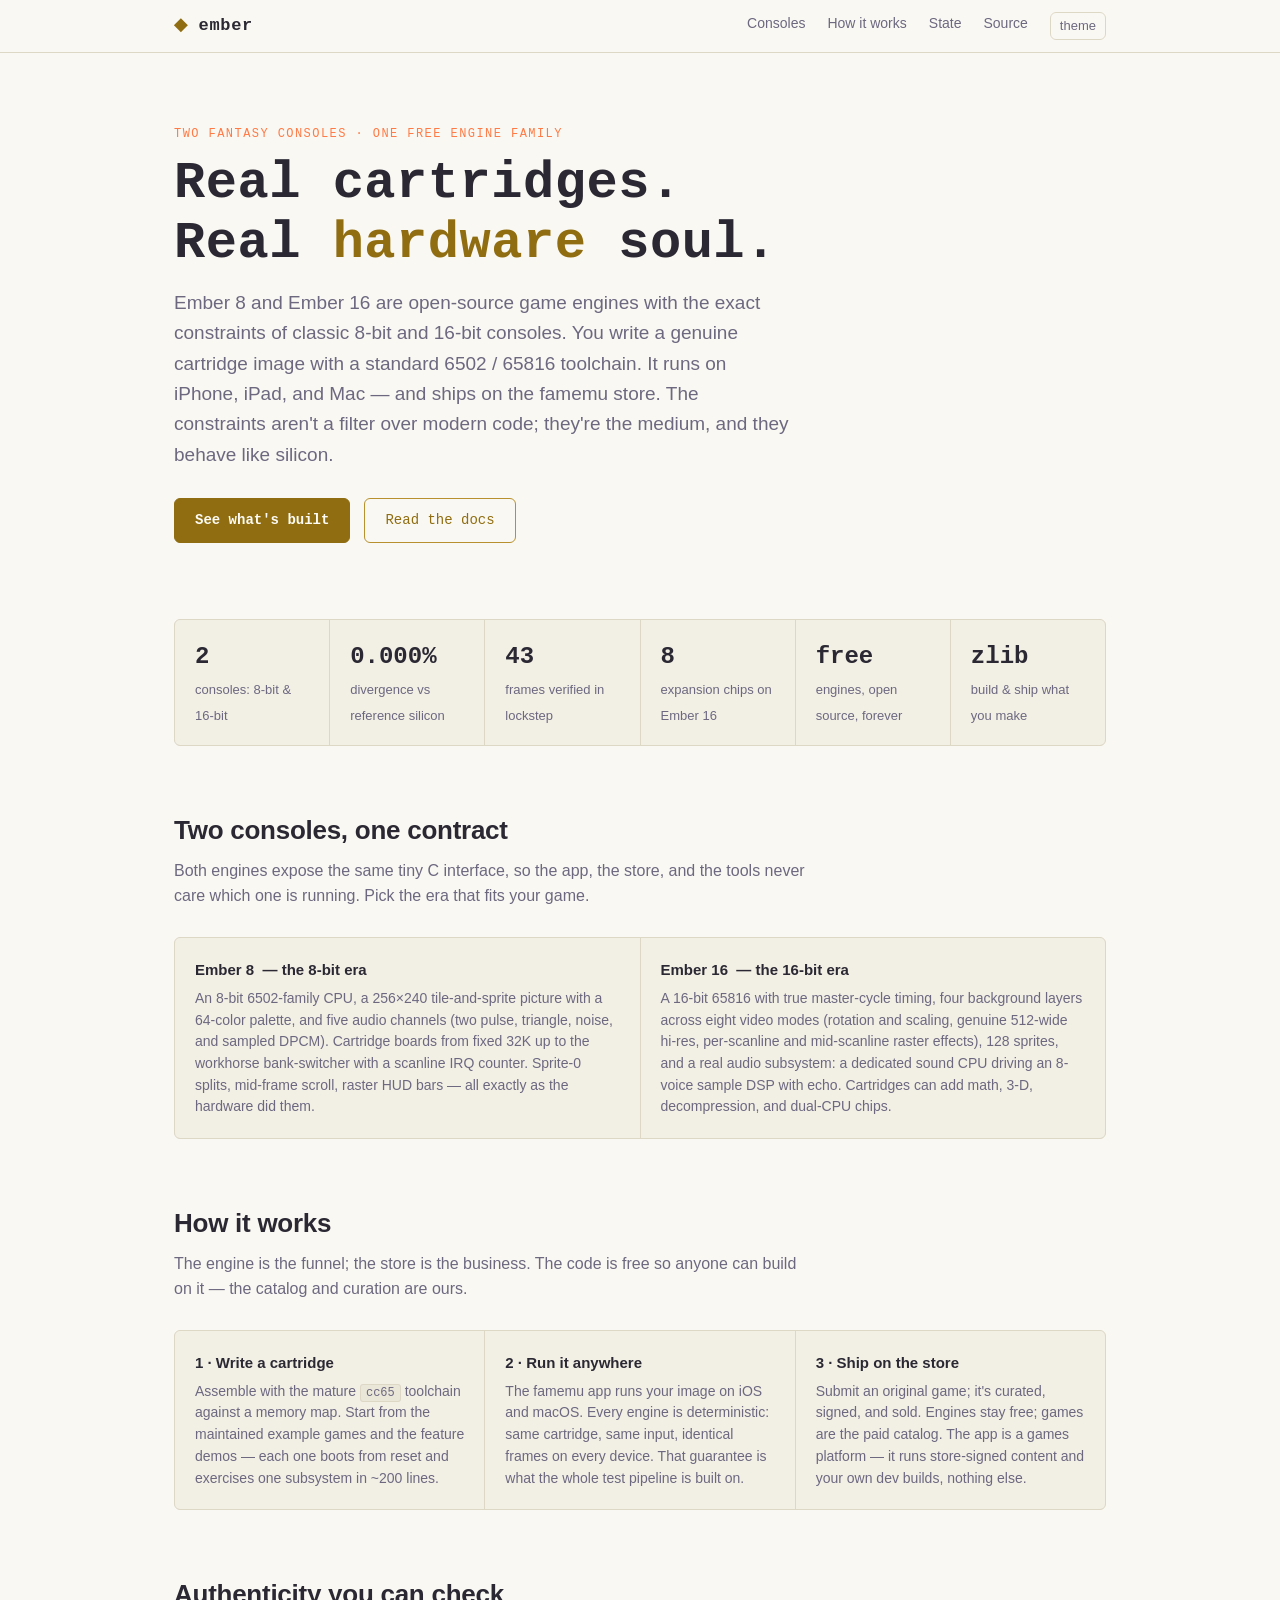
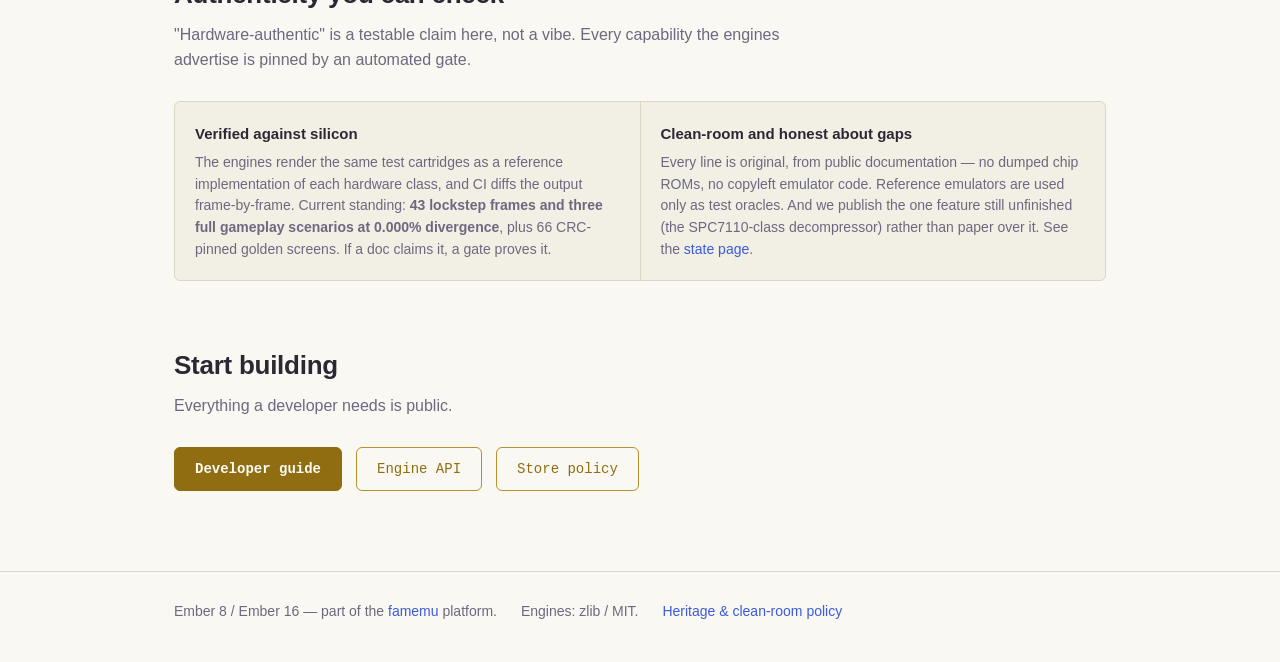
==== site/index.html @ f71501d0 "site: public Ember marketing + engine-state pages Two static pages in the house style (dark-default," ====
<!DOCTYPE html>
<html lang="en">
<head>
<meta charset="utf-8">
<meta name="viewport" content="width=device-width, initial-scale=1">
<title>Ember — fantasy consoles with real-hardware soul</title>
<meta name="description" content="Ember 8 and Ember 16 are free, open-source game engines with the exact constraints of classic 8-bit and 16-bit console hardware. Write a real cartridge with a standard toolchain; publish it on the famemu store.">
<link rel="canonical" href="https://ember.famemu.aulenor.com/">
<meta property="og:type" content="website">
<meta property="og:title" content="Ember — fantasy consoles with real-hardware soul">
<meta property="og:description" content="Free, open-source 8-bit and 16-bit game engines with hardware-authentic behavior, verified pixel-for-pixel. Write a cartridge; ship it on the famemu store.">
<meta property="og:url" content="https://ember.famemu.aulenor.com/">
<meta name="twitter:card" content="summary">
<link rel="stylesheet" href="style.css">
<script>
  const saved = localStorage.getItem("ember-theme");
  if (saved) document.documentElement.dataset.theme = saved;
</script>
<link rel="icon" href="data:image/svg+xml,<svg xmlns='http://www.w3.org/2000/svg' viewBox='0 0 16 16'><rect x='6' y='2' width='4' height='4' fill='%23ff7a45'/><rect x='4' y='6' width='8' height='8' fill='%23e8be3c'/><rect x='7' y='9' width='2' height='3' fill='%230e0d16'/></svg>">
</head>
<body>

<header class="site">
  <div class="wrap">
    <a class="brand" href="./"><span class="tip">◆</span> ember</a>
    <nav class="top">
      <a href="#consoles">Consoles</a>
      <a href="#how">How it works</a>
      <a href="state.html">State</a>
      <a href="https://github.com/alikatgh/famemu">Source</a>
      <button class="theme-toggle" id="themeToggle" aria-label="Toggle light/dark theme">theme</button>
    </nav>
  </div>
</header>

<div class="wrap">

  <div class="hero">
    <p class="kicker">Two fantasy consoles · one free engine family</p>
    <h1>Real cartridges.<br>Real <em>hardware</em> soul.</h1>
    <p class="sub">Ember 8 and Ember 16 are open-source game engines with the
    exact constraints of classic 8-bit and 16-bit consoles. You write a genuine
    cartridge image with a standard 6502 / 65816 toolchain. It runs on iPhone,
    iPad, and Mac — and ships on the famemu store. The constraints aren't a
    filter over modern code; they're the medium, and they behave like silicon.</p>
    <div class="cta">
      <a class="btn primary" href="state.html">See what's built</a>
      <a class="btn" href="https://github.com/alikatgh/famemu/tree/main/docs/engines">Read the docs</a>
    </div>
  </div>

  <div class="stats">
    <div class="stat"><b>2</b><span>consoles: 8-bit & 16-bit</span></div>
    <div class="stat"><b>0.000%</b><span>divergence vs reference silicon</span></div>
    <div class="stat"><b>43</b><span>frames verified in lockstep</span></div>
    <div class="stat"><b>8</b><span>expansion chips on Ember&nbsp;16</span></div>
    <div class="stat"><b>free</b><span>engines, open source, forever</span></div>
    <div class="stat"><b>zlib</b><span>build & ship what you make</span></div>
  </div>

  <section id="consoles">
    <h2>Two consoles, one contract</h2>
    <p class="lead">Both engines expose the same tiny C interface, so the app,
    the store, and the tools never care which one is running. Pick the era that
    fits your game.</p>

    <div class="grid tier2">
      <div class="cell">
        <h3>Ember 8 &nbsp;— the 8-bit era</h3>
        <p>An 8-bit 6502-family CPU, a 256×240 tile-and-sprite picture with a
        64-color palette, and five audio channels (two pulse, triangle, noise,
        and sampled DPCM). Cartridge boards from fixed 32K up to the workhorse
        bank-switcher with a scanline IRQ counter. Sprite-0 splits, mid-frame
        scroll, raster HUD bars — all exactly as the hardware did them.</p>
      </div>
      <div class="cell">
        <h3>Ember 16 &nbsp;— the 16-bit era</h3>
        <p>A 16-bit 65816 with true master-cycle timing, four background layers
        across eight video modes (rotation and scaling, genuine 512-wide hi-res,
        per-scanline and mid-scanline raster effects), 128 sprites, and a real
        audio subsystem: a dedicated sound CPU driving an 8-voice sample DSP with
        echo. Cartridges can add math, 3-D, decompression, and dual-CPU chips.</p>
      </div>
    </div>
  </section>

  <section id="how">
    <h2>How it works</h2>
    <p class="lead">The engine is the funnel; the store is the business. The
    code is free so anyone can build on it — the catalog and curation are ours.</p>

    <div class="grid">
      <div class="cell">
        <h3>1 · Write a cartridge</h3>
        <p>Assemble with the mature <code>cc65</code> toolchain against a memory
        map. Start from the maintained example games and the feature demos —
        each one boots from reset and exercises one subsystem in ~200 lines.</p>
      </div>
      <div class="cell">
        <h3>2 · Run it anywhere</h3>
        <p>The famemu app runs your image on iOS and macOS. Every engine is
        deterministic: same cartridge, same input, identical frames on every
        device. That guarantee is what the whole test pipeline is built on.</p>
      </div>
      <div class="cell">
        <h3>3 · Ship on the store</h3>
        <p>Submit an original game; it's curated, signed, and sold. Engines
        stay free; games are the paid catalog. The app is a games platform —
        it runs store-signed content and your own dev builds, nothing else.</p>
      </div>
    </div>
  </section>

  <section id="honest">
    <h2>Authenticity you can check</h2>
    <p class="lead">"Hardware-authentic" is a testable claim here, not a vibe.
    Every capability the engines advertise is pinned by an automated gate.</p>

    <div class="grid tier2">
      <div class="cell">
        <h3>Verified against silicon</h3>
        <p>The engines render the same test cartridges as a reference
        implementation of each hardware class, and CI diffs the output
        frame-by-frame. Current standing: <b>43 lockstep frames and three full
        gameplay scenarios at 0.000% divergence</b>, plus 66 CRC-pinned golden
        screens. If a doc claims it, a gate proves it.</p>
      </div>
      <div class="cell">
        <h3>Clean-room and honest about gaps</h3>
        <p>Every line is original, from public documentation — no dumped chip
        ROMs, no copyleft emulator code. Reference emulators are used only as
        test oracles. And we publish the one feature still unfinished (the
        SPC7110-class decompressor) rather than paper over it. See the
        <a href="state.html">state page</a>.</p>
      </div>
    </div>
  </section>

  <section id="start">
    <h2>Start building</h2>
    <p class="lead">Everything a developer needs is public.</p>
    <div class="cta">
      <a class="btn primary" href="https://github.com/alikatgh/famemu/blob/main/docs/engines/DEVELOPER_GUIDE.md">Developer guide</a>
      <a class="btn" href="https://github.com/alikatgh/famemu/blob/main/docs/engines/API.md">Engine API</a>
      <a class="btn" href="https://github.com/alikatgh/famemu/blob/main/docs/engines/STORE_POLICY.md">Store policy</a>
    </div>
  </section>

</div>

<footer class="site">
  <div class="wrap">
    <span>Ember 8 / Ember 16 — part of the <a href="https://github.com/alikatgh/famemu">famemu</a> platform.</span>
    <span>Engines: zlib / MIT.</span>
    <span><a href="https://github.com/alikatgh/famemu/blob/main/docs/engines/HERITAGE.md">Heritage & clean-room policy</a></span>
  </div>
</footer>

<script>
  const t = document.getElementById("themeToggle");
  t.addEventListener("click", () => {
    const cur = document.documentElement.dataset.theme
      || (matchMedia("(prefers-color-scheme: light)").matches ? "light" : "dark");
    const next = cur === "dark" ? "light" : "dark";
    document.documentElement.dataset.theme = next;
    localStorage.setItem("ember-theme", next);
  });
</script>

</body>
</html>
---- site/style.css ----
/* lantern site — shared styles.
   Follows ~/.claude/UI_DESIGN_RULES.md: hairline borders, no shadows,
   hierarchy via weight+size, tabular numbers, state never moves geometry. */

/* Dark is the default; light comes from the OS preference or the manual
   toggle (data-theme on <html>, persisted in localStorage). The explicit
   data-theme value always wins over the media query. */
:root {
  color-scheme: dark;
  --bg: #0e0d16;
  --bg2: #14131f;
  --bg3: #1a1928;
  --line: #262438;
  --text: #d6d3e4;
  --dim: #8b87a3;
  --gold: #e8be3c;
  --gold-dim: #a98a2e;
  --gold-hover: #f2cc55;
  --btn-text: #1a1508;
  --accent: #7d9cff;
  --str: #9ecf8a;
  --header-bg: rgba(14, 13, 22, 0.92);
  --frame-bg: #0d0d0f;
  --mono: ui-monospace, "SF Mono", SFMono-Regular, Menlo, Consolas, monospace;
  --sans: -apple-system, BlinkMacSystemFont, "Segoe UI", Roboto, sans-serif;
}
@media (prefers-color-scheme: light) {
  :root:not([data-theme="dark"]) {
    color-scheme: light;
    --bg: #faf8f2;
    --bg2: #f2efe5;
    --bg3: #eae6d8;
    --line: #ddd7c6;
    --text: #2b2833;
    --dim: #6d6880;
    --gold: #8f6d10;
    --gold-dim: #b8912e;
    --gold-hover: #a98219;
    --btn-text: #fdfbf5;
    --accent: #3b5bdb;
    --str: #3f7a33;
    --header-bg: rgba(250, 248, 242, 0.92);
    --frame-bg: #f2efe5;
  }
}
:root[data-theme="light"] {
  color-scheme: light;
  --bg: #faf8f2;
  --bg2: #f2efe5;
  --bg3: #eae6d8;
  --line: #ddd7c6;
  --text: #2b2833;
  --dim: #6d6880;
  --gold: #8f6d10;
  --gold-dim: #b8912e;
  --gold-hover: #a98219;
  --btn-text: #fdfbf5;
  --accent: #3b5bdb;
  --str: #3f7a33;
  --header-bg: rgba(250, 248, 242, 0.92);
  --frame-bg: #f2efe5;
}

* { margin: 0; padding: 0; box-sizing: border-box; }

html { scroll-behavior: smooth; }
h1, h2, h3, section[id] { scroll-margin-top: 68px; } /* clear sticky header */

body {
  background: var(--bg);
  color: var(--text);
  font-family: var(--sans);
  font-size: 16px;
  line-height: 1.6;
  -webkit-font-smoothing: antialiased;
}

.wrap { max-width: 980px; margin: 0 auto; padding: 0 24px; }

a { color: var(--accent); text-decoration: none; }
a:hover { text-decoration: underline; }

code, pre, .mono { font-family: var(--mono); }
code {
  background: var(--bg3);
  border: 1px solid var(--line);
  border-radius: 3px;
  padding: 1px 5px;
  font-size: 0.85em;
}

pre {
  background: var(--bg2);
  border: 1px solid var(--line);
  border-radius: 6px;
  padding: 16px 18px;
  overflow-x: auto;
  font-size: 13px;
  line-height: 1.55;
}
pre code { background: none; border: none; padding: 0; font-size: inherit; }
pre .c  { color: var(--dim); }              /* comments */
pre .k  { color: var(--gold); }             /* keywords / lt.* */
pre .s  { color: var(--str); }              /* strings */

.num, .stat b { font-variant-numeric: tabular-nums; }

/* ---- header / nav ---- */
header.site {
  border-bottom: 1px solid var(--line);
  position: sticky;
  top: 0;
  background: var(--header-bg);
  backdrop-filter: blur(6px);
  z-index: 10;
}
header.site .wrap {
  display: flex;
  align-items: baseline;
  gap: 28px;
  height: 52px;
  align-items: center;
}
.brand {
  font-family: var(--mono);
  font-weight: 700;
  font-size: 17px;
  color: var(--text);
  letter-spacing: 0.04em;
}
.brand:hover { text-decoration: none; }
.brand .tip { color: var(--gold); }
nav.top { display: flex; gap: 22px; margin-left: auto; }
nav.top a { color: var(--dim); font-size: 14px; }
nav.top a:hover { color: var(--text); text-decoration: none; }
nav.top a.active { color: var(--gold); }

/* ---- hero ---- */
.hero { padding: 72px 0 40px; }
.hero h1 {
  font-family: var(--mono);
  font-size: clamp(30px, 5.5vw, 52px);
  font-weight: 700;
  letter-spacing: 0.01em;
  line-height: 1.15;
}
.hero h1 em { font-style: normal; color: var(--gold); }
.hero p.sub {
  margin-top: 14px;
  font-size: 19px;
  color: var(--dim);
  max-width: 620px;
}
.cta { margin-top: 28px; display: flex; gap: 14px; flex-wrap: wrap; }
.btn {
  display: inline-block;
  font-family: var(--mono);
  font-size: 14px;
  padding: 10px 20px;
  border-radius: 6px;
  border: 1px solid var(--gold-dim);
  color: var(--gold);
}
.btn.primary { background: var(--gold); color: var(--btn-text); border-color: var(--gold); font-weight: 700; }
.btn:hover { text-decoration: none; border-color: var(--gold); }
.btn.primary:hover { background: var(--gold-hover); }

/* theme toggle: color-only state changes, geometry never moves */
.theme-toggle {
  background: none;
  border: 1px solid var(--line);
  border-radius: 6px;
  color: var(--dim);
  font: inherit;
  font-size: 13px;
  padding: 3px 9px;
  cursor: pointer;
}
.theme-toggle:hover { color: var(--text); border-color: var(--dim); }

/* ---- screenshots ---- */
.shot {
  width: 100%;
  height: auto;
  image-rendering: pixelated;
  border: 1px solid var(--line);
  border-radius: 6px;
  display: block;
}
figure { margin: 0; }
figcaption {
  font-size: 13px;
  color: var(--dim);
  margin-top: 8px;
  font-family: var(--mono);
}

.hero-shot { margin: 44px 0 0; }

/* ---- sections ---- */
section { padding: 56px 0 8px; }
section h2 {
  font-size: 26px;
  font-weight: 700;
  letter-spacing: -0.01em;
  margin-bottom: 6px;
}
section p.lead { color: var(--dim); max-width: 640px; margin-bottom: 28px; }

.cols { display: grid; grid-template-columns: 1fr 1fr; gap: 28px; align-items: center; }
@media (max-width: 760px) { .cols { grid-template-columns: 1fr; } }

/* ---- stats ---- */
.stats {
  display: grid;
  grid-template-columns: repeat(auto-fit, minmax(150px, 1fr));
  gap: 1px;                       /* hairline dividers via grid gap —      */
  background: var(--line);        /* no border-left rails (UI rules §2)    */
  border: 1px solid var(--line);
  border-radius: 6px;
  overflow: hidden;
  margin: 36px 0 8px;
}
.stat { padding: 18px 20px; background: var(--bg2); }
.stat b { display: block; font-size: 24px; font-weight: 700; font-family: var(--mono); }
.stat span { font-size: 13px; color: var(--dim); }

/* ---- feature grid ---- */
.grid { display: grid; grid-template-columns: repeat(3, 1fr); gap: 1px; background: var(--line); border: 1px solid var(--line); border-radius: 6px; overflow: hidden; margin-top: 28px; }
@media (max-width: 760px) { .grid { grid-template-columns: 1fr; } }
.cell { background: var(--bg2); padding: 20px; }
.cell h3 { font-size: 15px; font-weight: 700; margin-bottom: 6px; }
.cell p { font-size: 14px; color: var(--dim); line-height: 1.55; }
.cell code { font-size: 12px; }

/* ---- gallery ---- */
.gallery { display: grid; grid-template-columns: 1fr 1fr; gap: 20px; margin-top: 28px; }
@media (max-width: 760px) { .gallery { grid-template-columns: 1fr; } }

/* ---- footer ---- */
footer.site {
  margin-top: 72px;
  border-top: 1px solid var(--line);
  padding: 28px 0 40px;
  font-size: 14px;
  color: var(--dim);
}
footer.site .wrap { display: flex; gap: 24px; flex-wrap: wrap; }

/* ================= docs layout ================= */
.docs { display: grid; grid-template-columns: 230px 1fr; gap: 44px; padding-top: 36px; }
@media (max-width: 860px) { .docs { grid-template-columns: 1fr; } }

aside.toc {
  position: sticky;
  top: 76px;
  align-self: start;
  font-size: 14px;
  max-height: calc(100vh - 100px);
  overflow-y: auto;
}
@media (max-width: 860px) { aside.toc { position: static; max-height: none; } }
aside.toc h4 {
  font-size: 11px;
  text-transform: uppercase;
  letter-spacing: 0.08em;
  color: var(--dim);
  margin: 18px 0 6px;
  font-weight: 600;
}
aside.toc a { display: block; color: var(--dim); padding: 3px 0 3px 10px; }
aside.toc a:hover { color: var(--text); text-decoration: none; background: var(--bg2); }

main.doc { min-width: 0; padding-bottom: 80px; }
main.doc h1 { font-size: 32px; margin: 8px 0 4px; letter-spacing: -0.01em; }
main.doc h2 {
  font-size: 22px;
  margin: 48px 0 10px;
  padding-top: 18px;
  border-top: 1px solid var(--line);
}
main.doc h3 { font-size: 16px; margin: 28px 0 8px; font-family: var(--mono); color: var(--text); font-weight: 700; }
main.doc p { margin: 10px 0; max-width: 70ch; }
main.doc p.dim, main.doc li.dim { color: var(--dim); }
main.doc ul { margin: 10px 0 10px 22px; }
main.doc li { margin: 4px 0; max-width: 68ch; }
main.doc pre { margin: 14px 0; }

table.api { width: 100%; border-collapse: collapse; font-size: 14px; margin: 14px 0; }
table.api th {
  text-align: left;
  font-size: 11px;
  text-transform: uppercase;
  letter-spacing: 0.07em;
  color: var(--dim);
  font-weight: 600;
  padding: 8px 12px;
  border-bottom: 1px solid var(--line);
}
table.api td { padding: 8px 12px; border-bottom: 1px solid var(--line); vertical-align: top; }
table.api td:first-child { font-family: var(--mono); font-size: 13px; white-space: nowrap; color: var(--text); }
table.api td:last-child { color: var(--dim); }

.note {
  border: 1px solid var(--line);
  border-radius: 6px;
  background: var(--bg2);
  padding: 12px 16px;
  font-size: 14px;
  color: var(--dim);
  margin: 14px 0;
}
.note b { color: var(--gold); }

/* ================= Ember additions ================= */
/* Ember glow accent (warmer than the gold; used for "verified" marks). */
:root { --ember: #ff7a45; --ember-dim: #c85a30; --ok: #9ecf8a; --gap: #e8be3c; }
:root[data-theme="light"], @media (prefers-color-scheme: light) {
  :root:not([data-theme="dark"]) { --ember: #c2410c; --ember-dim: #9a3412; --ok: #3f7a33; --gap: #8f6d10; }
}

.tier2 { grid-template-columns: 1fr 1fr; }
@media (max-width: 760px) { .grid.tier2 { grid-template-columns: 1fr; } }

/* status pills — color only, geometry fixed (UI rules) */
.pill { font-family: var(--mono); font-size: 11px; padding: 1px 7px; border-radius: 999px;
        border: 1px solid var(--line); white-space: nowrap; }
.pill.ok  { color: var(--ok);  border-color: var(--ok); }
.pill.gap { color: var(--gap); border-color: var(--gap); }

/* verification matrix */
table.mtx { width: 100%; border-collapse: collapse; font-size: 14px; margin: 14px 0; }
table.mtx th { text-align: left; font-size: 11px; text-transform: uppercase; letter-spacing: 0.07em;
               color: var(--dim); font-weight: 600; padding: 9px 12px; border-bottom: 1px solid var(--line); }
table.mtx td { padding: 9px 12px; border-bottom: 1px solid var(--line); vertical-align: top; }
table.mtx td:first-child { font-weight: 600; color: var(--text); }
table.mtx td.g { font-family: var(--mono); font-size: 12px; color: var(--dim); }

.kicker { font-family: var(--mono); font-size: 12px; letter-spacing: 0.12em;
          text-transform: uppercase; color: var(--ember); margin-bottom: 10px; }
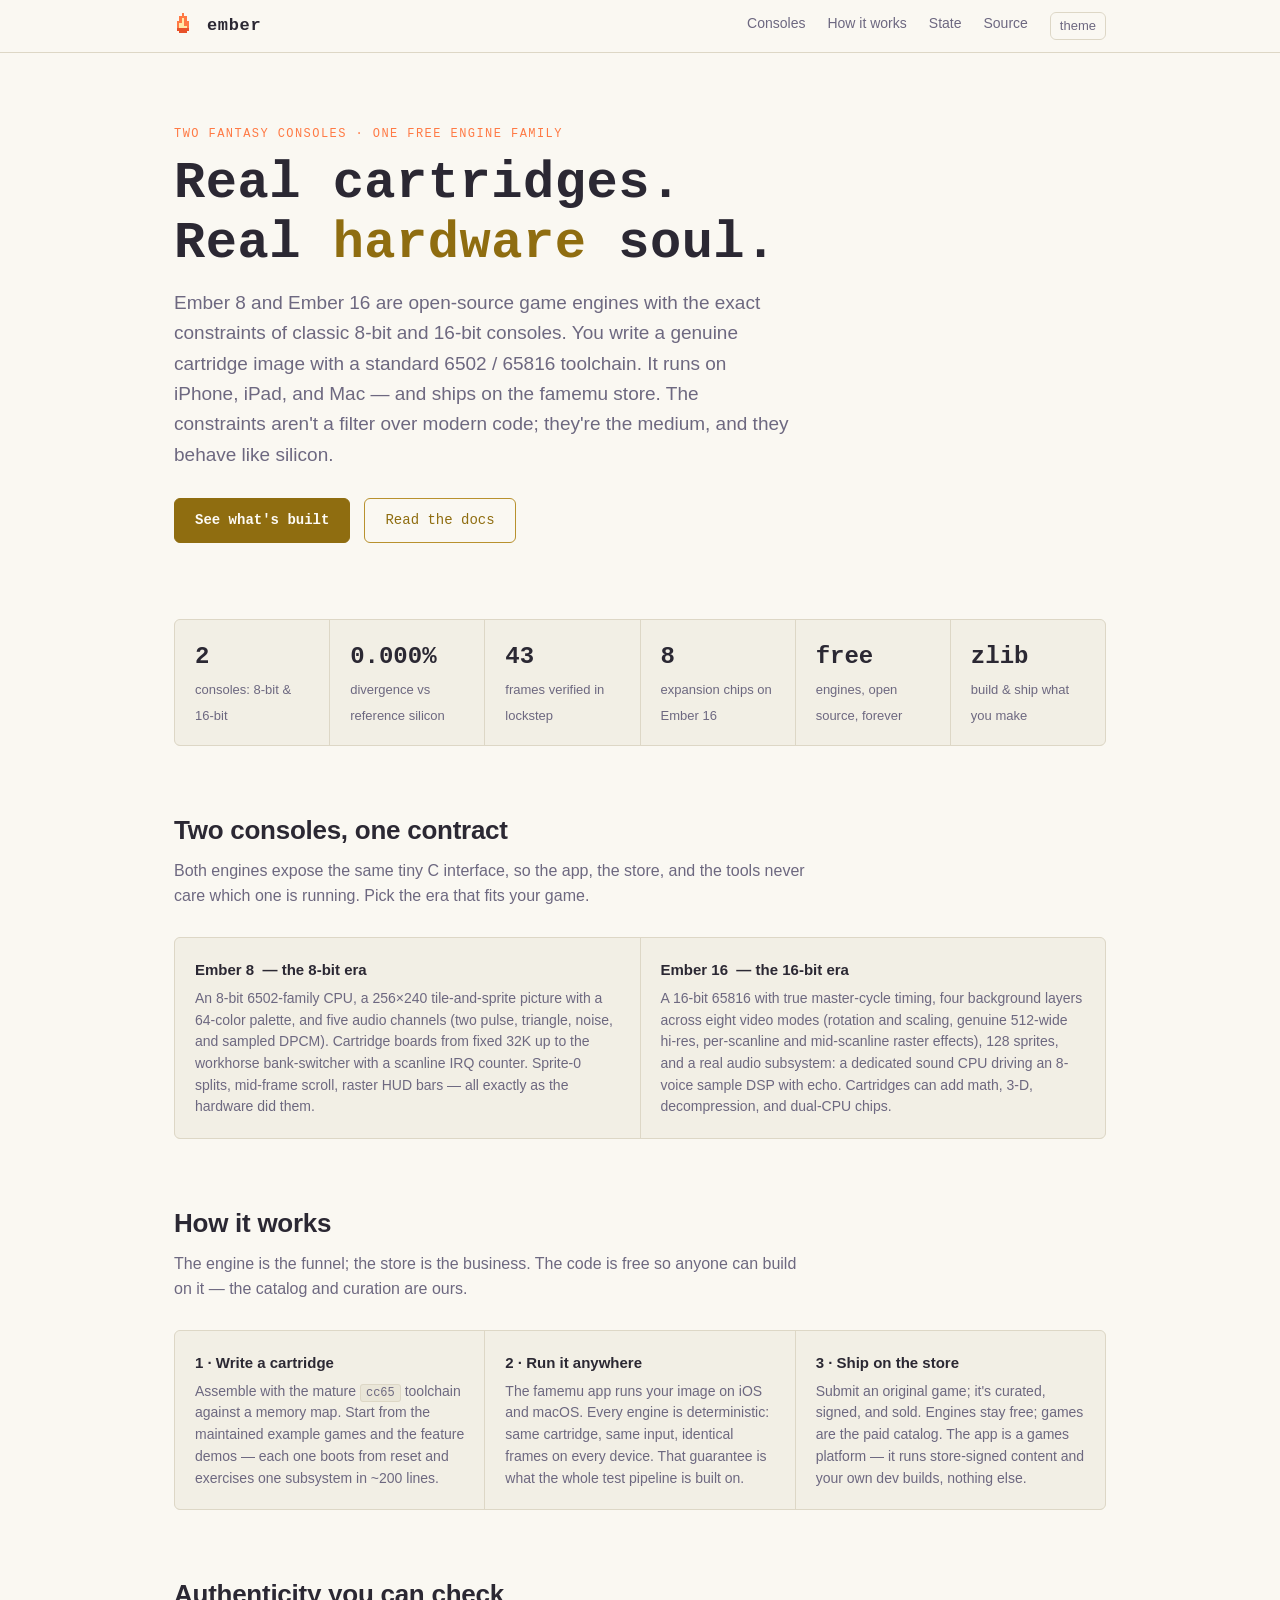
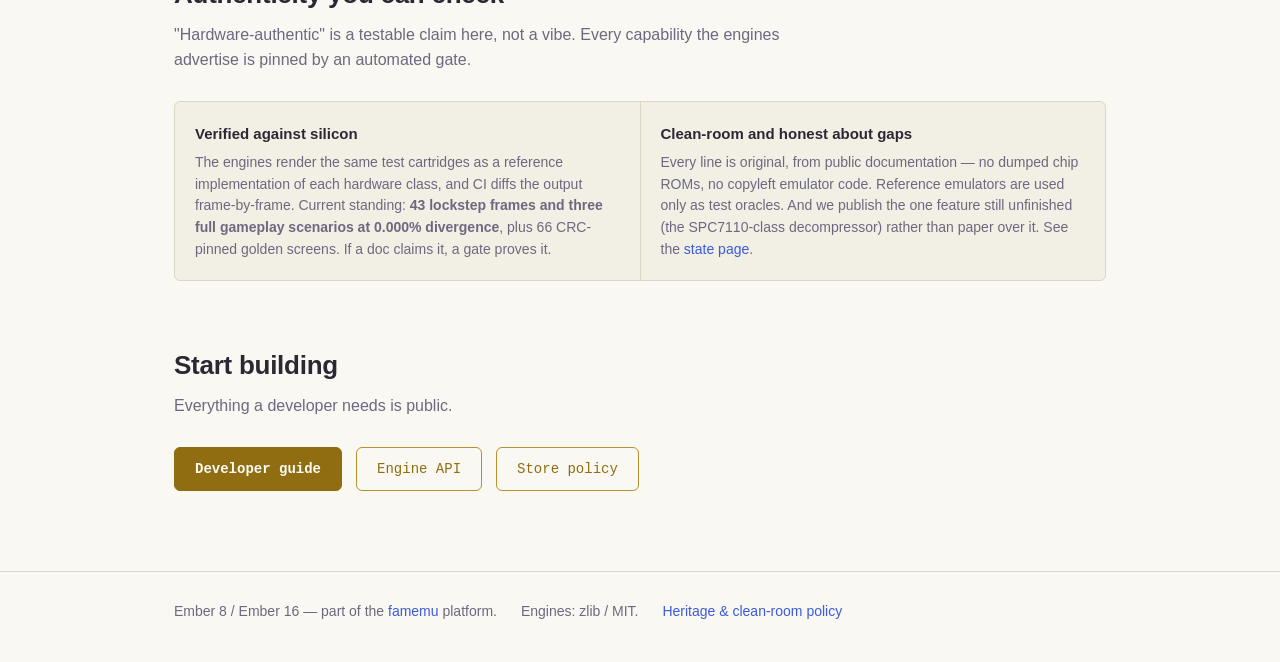
==== commit 877c57fe: "brand: hand-authored Ember logo marks (SVG) + wire into site Gemini's raster attempt was off-brief (" ====
--- a/site/index.html
+++ b/site/index.html
@@ -16,13 +16,13 @@
   const saved = localStorage.getItem("ember-theme");
   if (saved) document.documentElement.dataset.theme = saved;
 </script>
-<link rel="icon" href="data:image/svg+xml,<svg xmlns='http://www.w3.org/2000/svg' viewBox='0 0 16 16'><rect x='6' y='2' width='4' height='4' fill='%23ff7a45'/><rect x='4' y='6' width='8' height='8' fill='%23e8be3c'/><rect x='7' y='9' width='2' height='3' fill='%230e0d16'/></svg>">
+<link rel="icon" href="favicon.svg" type="image/svg+xml">
 </head>
 <body>
 
 <header class="site">
   <div class="wrap">
-    <a class="brand" href="./"><span class="tip">◆</span> ember</a>
+    <a class="brand" href="./"><img class="brandmark" src="favicon.svg" width="20" height="20" alt=""> ember</a>
     <nav class="top">
       <a href="#consoles">Consoles</a>
       <a href="#how">How it works</a>
--- a/site/style.css
+++ b/site/style.css
@@ -338,3 +338,7 @@
 
 .kicker { font-family: var(--mono); font-size: 12px; letter-spacing: 0.12em;
           text-transform: uppercase; color: var(--ember); margin-bottom: 10px; }
+
+/* brand mark in the header — pixel flame, aligned to the wordmark baseline */
+.brandmark { display: inline-block; vertical-align: -3px; margin-right: 2px;
+             image-rendering: pixelated; }
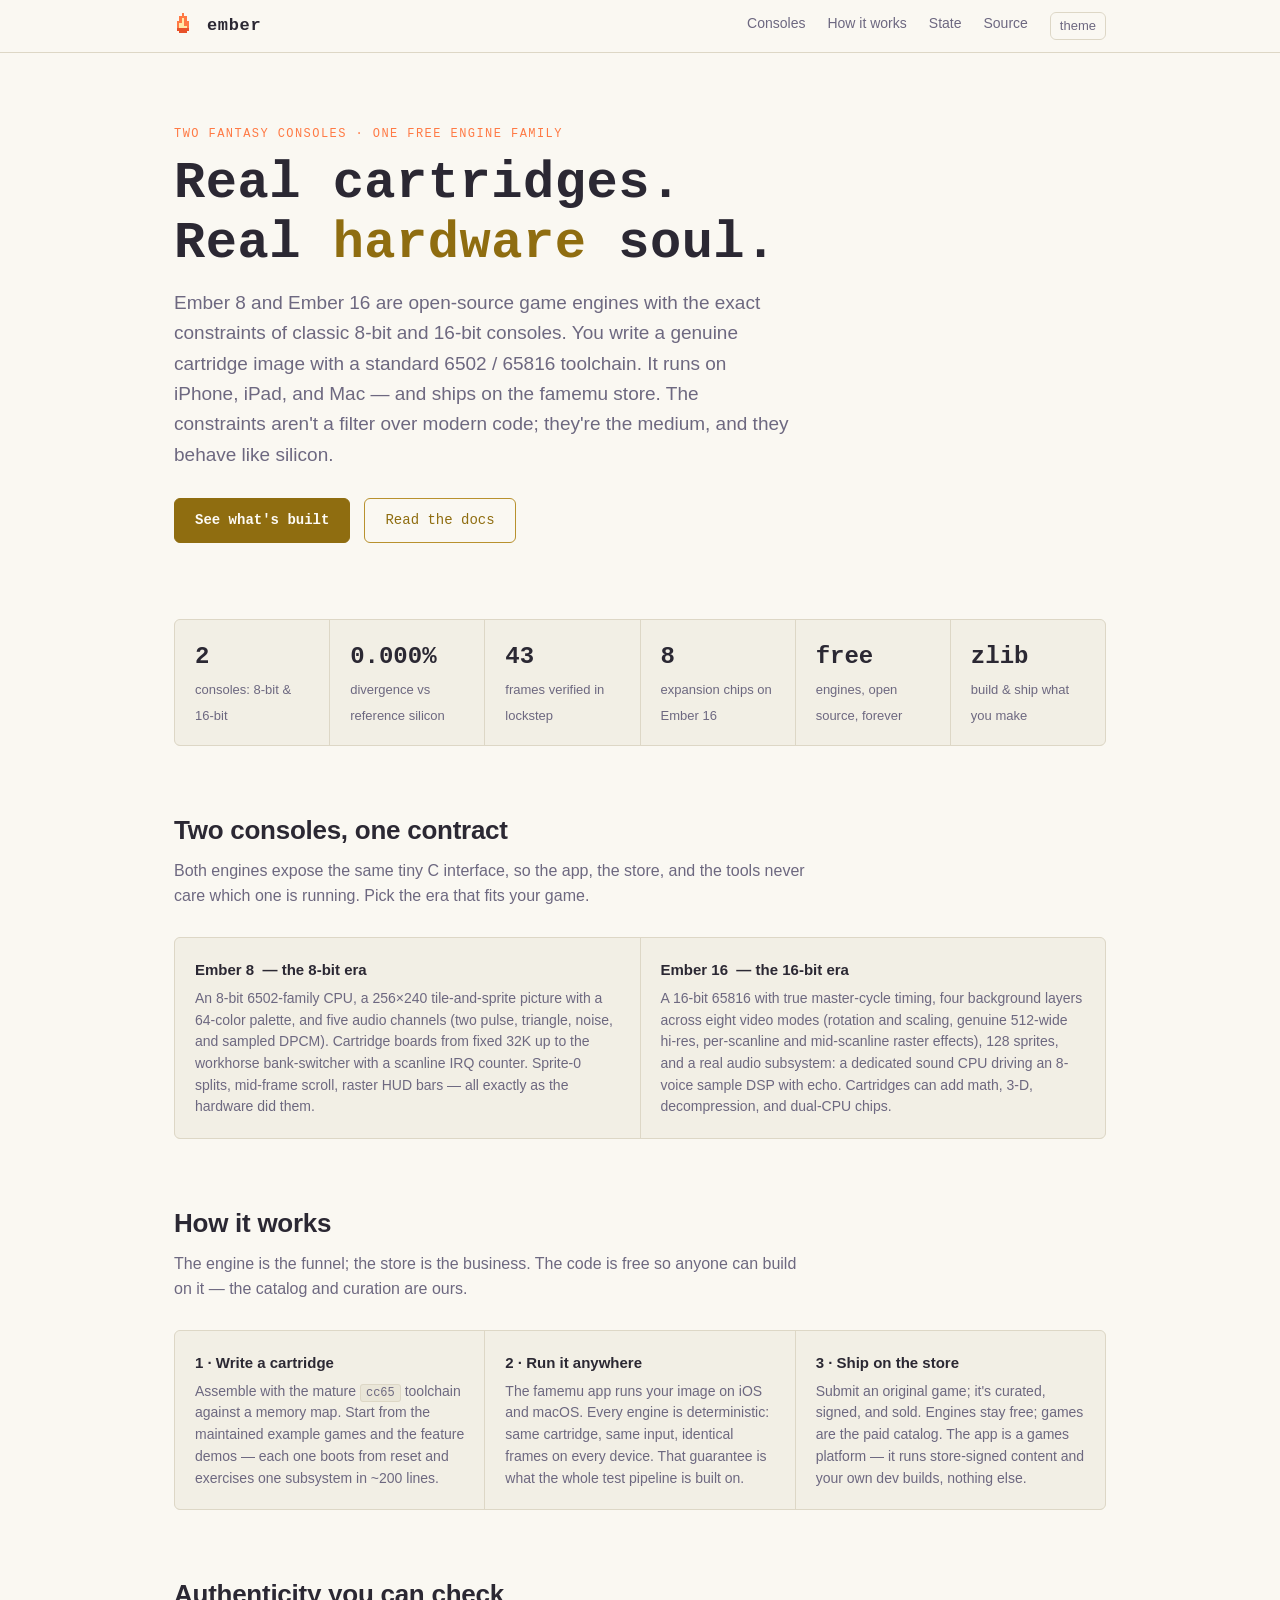
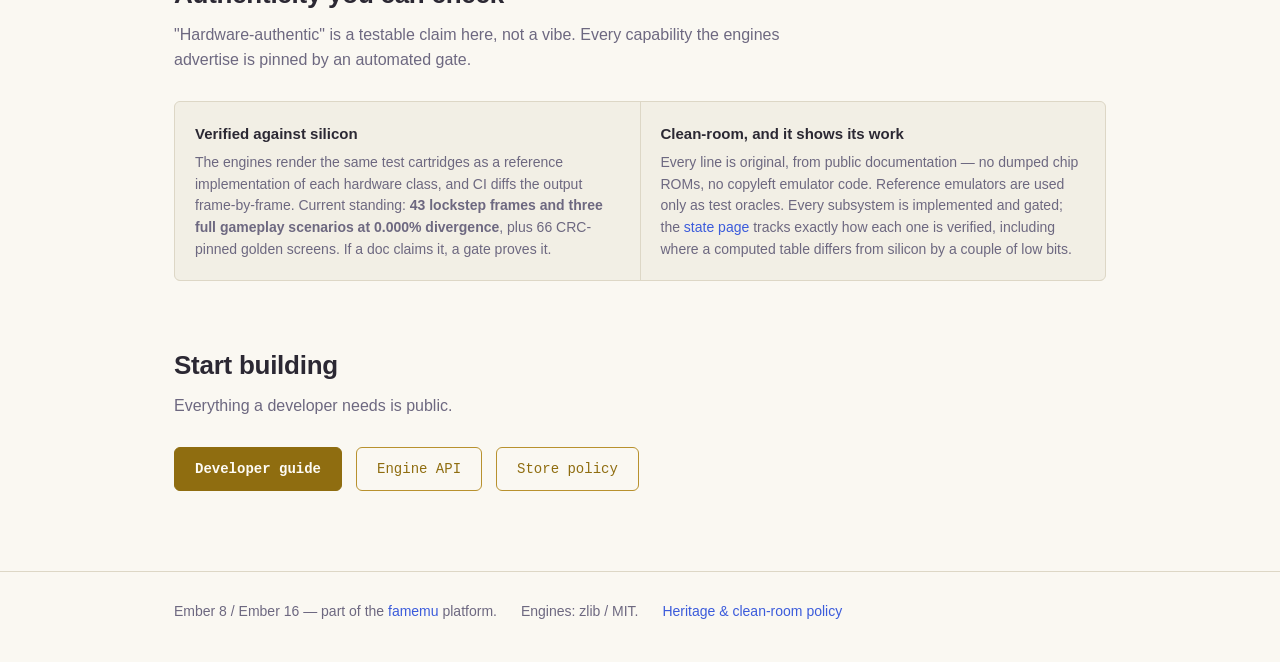
==== commit 39b6ad8f: "SPC7110: implement the arithmetic decompressor — the last engine gap, closed Port of byuu & neviksti" ====
--- a/site/index.html
+++ b/site/index.html
@@ -10,13 +10,20 @@
 <meta property="og:title" content="Ember — fantasy consoles with real-hardware soul">
 <meta property="og:description" content="Free, open-source 8-bit and 16-bit game engines with hardware-authentic behavior, verified pixel-for-pixel. Write a cartridge; ship it on the famemu store.">
 <meta property="og:url" content="https://ember.famemu.aulenor.com/">
-<meta name="twitter:card" content="summary">
+<meta property="og:image" content="https://ember.famemu.aulenor.com/og.png">
+<meta property="og:image:width" content="1200">
+<meta property="og:image:height" content="630">
+<meta name="twitter:card" content="summary_large_image">
+<meta name="twitter:image" content="https://ember.famemu.aulenor.com/og.png">
 <link rel="stylesheet" href="style.css">
 <script>
   const saved = localStorage.getItem("ember-theme");
   if (saved) document.documentElement.dataset.theme = saved;
 </script>
 <link rel="icon" href="favicon.svg" type="image/svg+xml">
+<link rel="icon" type="image/png" sizes="32x32" href="favicon-32.png">
+<link rel="icon" type="image/png" sizes="16x16" href="favicon-16.png">
+<link rel="apple-touch-icon" href="apple-touch-icon.png">
 </head>
 <body>
 
@@ -126,12 +133,13 @@
         screens. If a doc claims it, a gate proves it.</p>
       </div>
       <div class="cell">
-        <h3>Clean-room and honest about gaps</h3>
+        <h3>Clean-room, and it shows its work</h3>
         <p>Every line is original, from public documentation — no dumped chip
         ROMs, no copyleft emulator code. Reference emulators are used only as
-        test oracles. And we publish the one feature still unfinished (the
-        SPC7110-class decompressor) rather than paper over it. See the
-        <a href="state.html">state page</a>.</p>
+        test oracles. Every subsystem is implemented and gated; the
+        <a href="state.html">state page</a> tracks exactly how each one is
+        verified, including where a computed table differs from silicon by a
+        couple of low bits.</p>
       </div>
     </div>
   </section>
